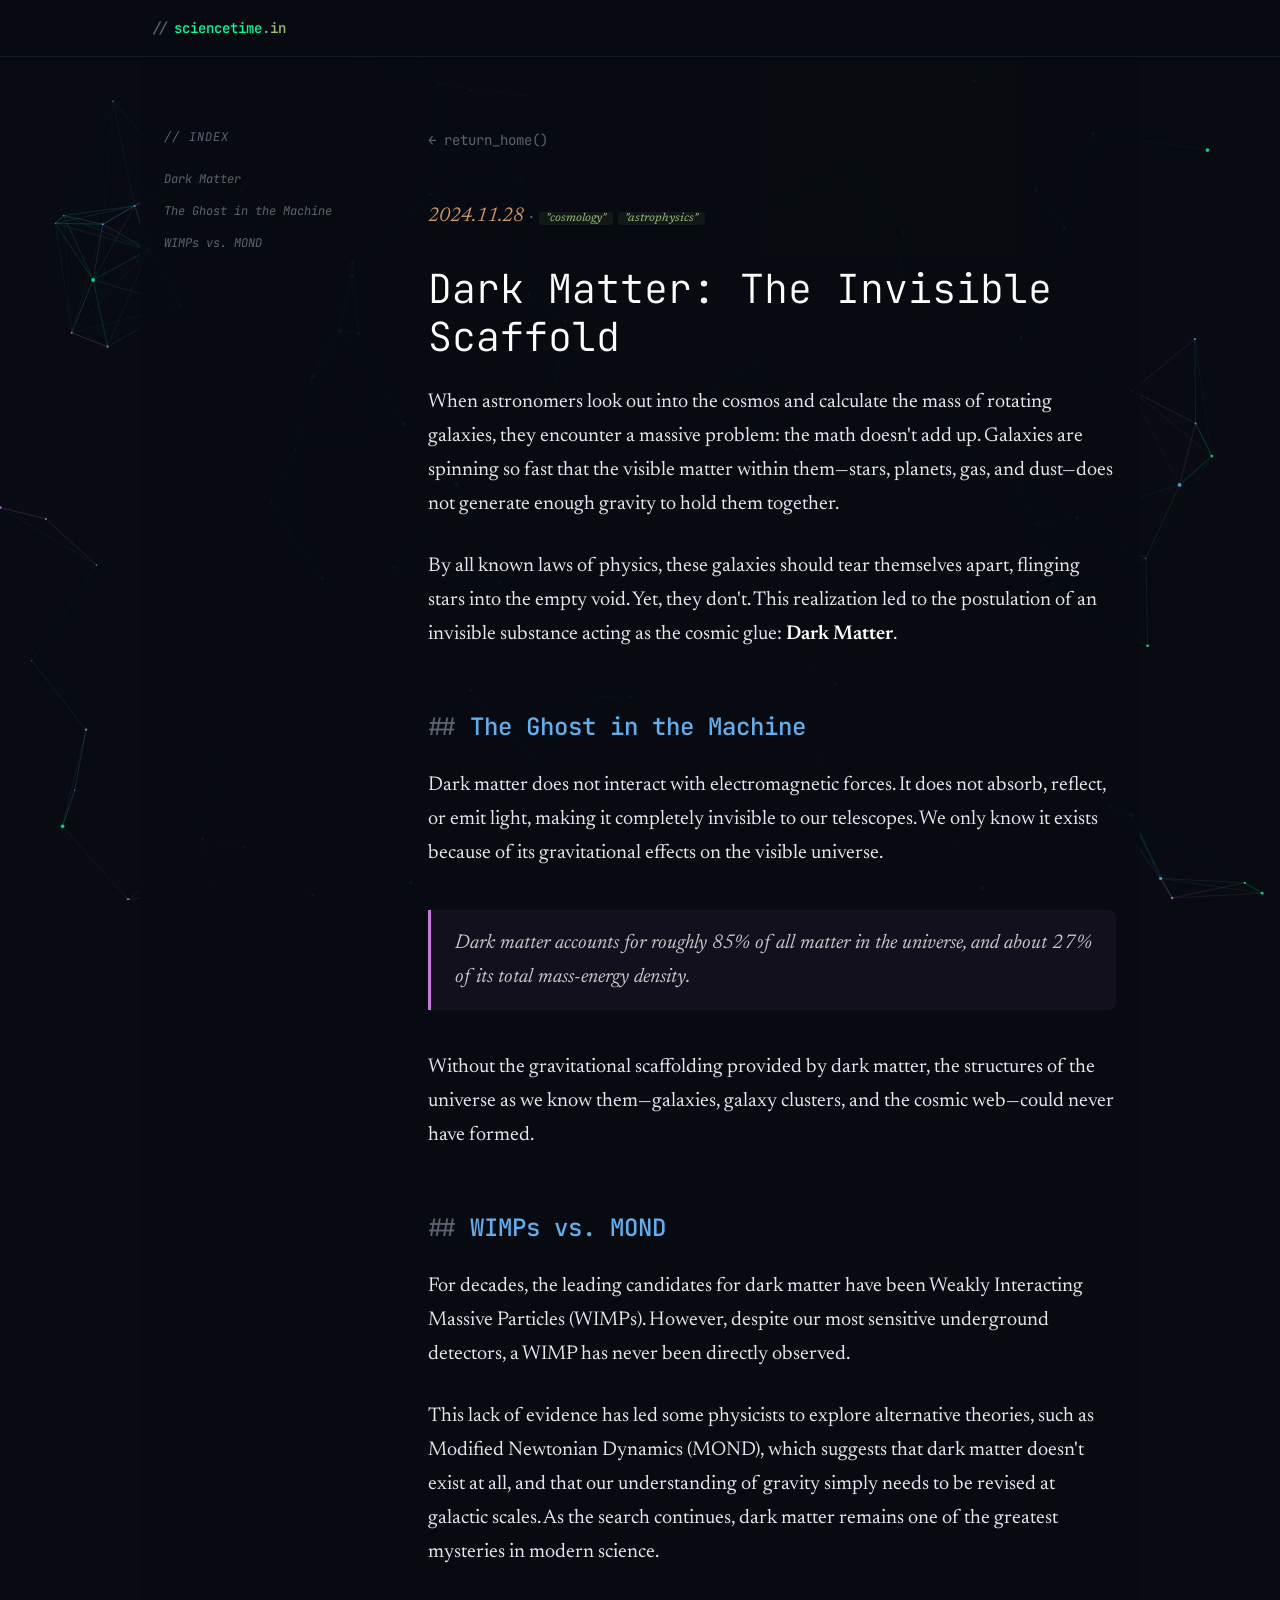
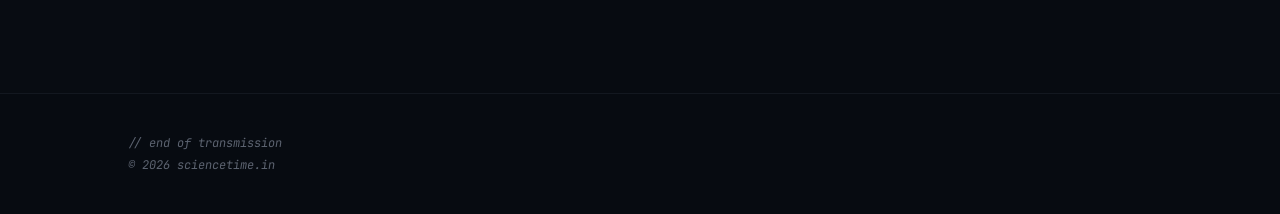
==== articles/dark-matter.html @ 948a3367 "Refactor website layout, add Constellation   animation, and create readable article pages" ====
<!DOCTYPE html>
<html lang="en">

<head>
    <meta charset="UTF-8">
    <meta name="viewport" content="width=device-width, initial-scale=1.0">
    <title>Dark Matter: The Invisible Scaffold - sciencetime.in</title>
    <link rel="preconnect" href="https://fonts.googleapis.com">
    <link rel="preconnect" href="https://fonts.gstatic.com" crossorigin>
    <link
        href="https://fonts.googleapis.com/css2?family=JetBrains+Mono:ital,wght@0,300;0,400;0,500;0,600;0,700;1,400&display=swap"
        rel="stylesheet">
    <link rel="stylesheet" href="../style.css">

</head>

<body>
    <canvas id="spacetime-canvas" aria-hidden="true"></canvas>

    <div class="content-wrapper">
        <header class="site-header">
            <div class="container header-inner">
                <a href="../index.html" class="logo">
                    <span class="sc">//</span><span class="sg">sciencetime<span class="so">.</span><span
                            class="ss">in</span>
                </a>
            </div>
        </header>

        <main class="article-layout section-bg">
            <aside class="article-toc lg-block">
                <div class="toc-inner sc">
                    <p class="toc-title">// index</p>
                    <nav class="toc-nav">
                        <a href="#intro" class="toc-link">Dark Matter</a>
                        <a href="#ghost" class="toc-link">The Ghost in the Machine</a>
                        <a href="#wimps" class="toc-link">WIMPs vs. MOND</a>
                    </nav>
                </div>
            </aside>

            <div class="article-content-wrapper">
                <a href="../index.html" class="back-link"><span class="sc">←</span> return_home()</a>

                <article class="prose">
                    <div style="margin-bottom: 2rem;" class="sc text-sm">
                        <span class="sn">2024.11.28</span> · <span class="tag">"cosmology"</span> <span
                            class="tag">"astrophysics"</span>
                    </div>

                    <h1 id="intro">Dark Matter: The Invisible Scaffold</h1>

                    <p>When astronomers look out into the cosmos and calculate the mass of rotating galaxies, they
                        encounter a massive problem: the math doesn't add up. Galaxies are spinning so fast that the
                        visible matter within them—stars, planets, gas, and dust—does not generate enough gravity to
                        hold them together.</p>

                    <p>By all known laws of physics, these galaxies should tear themselves apart, flinging stars into
                        the empty void. Yet, they don't. This realization led to the postulation of an invisible
                        substance acting as the cosmic glue: <strong>Dark Matter</strong>.</p>

                    <h2 id="ghost">The Ghost in the Machine</h2>
                    <p>Dark matter does not interact with electromagnetic forces. It does not absorb, reflect, or emit
                        light, making it completely invisible to our telescopes. We only know it exists because of its
                        gravitational effects on the visible universe.</p>

                    <blockquote>Dark matter accounts for roughly 85% of all matter in the universe, and about 27% of its
                        total mass-energy density.</blockquote>

                    <p>Without the gravitational scaffolding provided by dark matter, the structures of the universe as
                        we know them—galaxies, galaxy clusters, and the cosmic web—could never have formed.</p>

                    <h2 id="wimps">WIMPs vs. MOND</h2>
                    <p>For decades, the leading candidates for dark matter have been Weakly Interacting Massive
                        Particles (WIMPs). However, despite our most sensitive underground detectors, a WIMP has never
                        been directly observed.</p>
                    <p>This lack of evidence has led some physicists to explore alternative theories, such as Modified
                        Newtonian Dynamics (MOND), which suggests that dark matter doesn't exist at all, and that our
                        understanding of gravity simply needs to be revised at galactic scales. As the search continues,
                        dark matter remains one of the greatest mysteries in modern science.</p>
                </article>
        </main>

        <footer class="site-footer">
            <div class="container footer-inner">
                <div class="footer-left sc">
                    <span>// end of transmission</span><br>
                    <span class="copyright">© 2026 sciencetime.in</span>
                </div>
            </div>
        </footer>
    </div>

    <script src="../script.js"></script>
</body>

</html>
---- style.css ----
@import url('https://fonts.googleapis.com/css2?family=Newsreader:ital,opsz,wght@0,6..72,300;0,6..72,400;0,6..72,500;1,6..72,400;1,6..72,500&display=swap');

/* Variables and Resets */
*, *::before, *::after {
    margin: 0;
    padding: 0;
    box-sizing: border-box;
}

html {
    scroll-behavior: smooth;
}

body {
    font-family: 'JetBrains Mono', monospace;
    background: #080c12;
    color: #c5c8c6;
    overflow-x: hidden;
    line-height: 1.5;
}

/* Layout Utilities */
.container {
    max-width: 64rem;
    margin: 0 auto;
    width: 100%;
}

.content-wrapper {
    position: relative;
    z-index: 10;
}

.section-pad {
    padding: 3.5rem 1.5rem;
}

.section-bg {
    background: rgba(8, 12, 18, 0.93);
}

.section-bg-alt {
    background: rgba(8, 12, 18, 0.96);
}

.hidden {
    display: none !important;
}

/* Typography & Syntax Palette */
.sk { color: #c678dd; } /* keyword */
.sf { color: #61afef; } /* function */
.ss { color: #98c379; } /* string */
.sc { color: #5c6370; font-style: italic; } /* comment */
.sn { color: #d19a66; } /* number */
.so { color: #56b6c2; } /* operator */
.sv { color: #e06c75; } /* variable */
.sg { color: #00ff9c; } /* accent */

/* Header */
.site-header {
    position: fixed;
    top: 0; left: 0; right: 0;
    z-index: 50;
    background: rgba(8, 12, 18, 0.82);
    backdrop-filter: blur(14px);
    border-bottom: 1px solid #131820;
}

.header-inner {
    height: 3.5rem;
    padding: 0 1.5rem;
    display: flex;
    align-items: center;
    justify-content: space-between;
}

.logo {
    display: flex;
    align-items: center;
    gap: 0.375rem;
    font-size: 0.875rem;
    font-weight: 500;
    text-decoration: none;
    color: #c5c8c6;
}

.desktop-nav {
    display: none;
    align-items: center;
    gap: 1.75rem;
    font-size: 0.75rem;
    letter-spacing: 0.1em;
    text-transform: uppercase;
}

.mobile-toggle {
    font-size: 0.75rem;
    background: none;
    border: none;
    cursor: pointer;
    color: inherit;
}

.mobile-nav {
    border-top: 1px solid #131820;
    padding: 1rem 1.5rem;
    display: flex;
    flex-direction: column;
    gap: 0.75rem;
    font-size: 0.75rem;
    letter-spacing: 0.1em;
    text-transform: uppercase;
}

.nav-link {
    color: #5c6370;
    text-decoration: none;
    transition: color 0.2s;
}

.nav-link:hover {
    color: #00ff9c;
}

/* Hero Section */
.hero-section {
    min-height: 100vh;
    display: flex;
    flex-direction: column;
    justify-content: center;
    padding-top: 3.5rem;
}

.section-label {
    margin-bottom: 1.25rem;
    font-size: 0.75rem;
    letter-spacing: 0.1em;
    text-transform: uppercase;
}

.hero-title {
    font-size: 1.875rem;
    font-weight: 300;
    line-height: 1.2;
    margin-bottom: 2rem;
}

.hero-desc {
    font-size: 0.875rem;
    max-width: 36rem;
    margin-bottom: 0.75rem;
    line-height: 1.625;
}

.hero-hint {
    font-size: 0.7rem;
    margin-bottom: 3rem;
    opacity: 0.5;
}

.btn-read {
    display: inline-flex;
    align-items: center;
    gap: 0.5rem;
    font-size: 0.875rem;
    text-decoration: none;
    transition: color 0.2s;
}
.btn-read:hover {
    color: #00ff9c;
}

.scroll-indicator {
    position: absolute;
    bottom: 2rem;
    left: 50%;
    display: flex;
    flex-direction: column;
    align-items: center;
    gap: 0.375rem;
    font-size: 0.65rem;
    opacity: 0.4;
}

/* Articles Section */
.section-title {
    font-size: 1.5rem;
    font-weight: 600;
    margin-bottom: 0.375rem;
}
.section-desc {
    font-size: 0.875rem;
    margin-bottom: 3rem;
}

.articles-list {
    display: flex;
    flex-direction: column;
    gap: 1.25rem;
}

.article-card {
    border: 1px solid #151a23;
    border-radius: 0.5rem;
    background: rgba(13, 17, 23, 0.92);
    overflow: hidden;
    transition: border-color 0.35s, box-shadow 0.35s;
}

.article-card:hover {
    border-color: rgba(0, 255, 156, 0.18);
    box-shadow: 0 0 40px rgba(0, 255, 156, 0.04);
}

.article-card:hover .line-num {
    color: rgba(0, 255, 156, 0.2);
}

.article-inner {
    padding: 1.25rem;
    display: flex;
    gap: 1rem;
}

.article-lines {
    display: flex;
    flex-direction: column;
    font-size: 0.75rem;
    padding-top: 0.125rem;
    line-height: 1.75;
}

.article-content {
    flex: 1;
    font-size: 0.875rem;
    min-width: 0;
    line-height: 1.75;
}

.spacer {
    margin-top: 0.375rem;
}

.article-body {
    color: #c5c8c6;
}

.article-footer {
    display: flex;
    flex-wrap: wrap;
    align-items: center;
    gap: 0.75rem;
    font-size: 0.75rem;
}

.read-link {
    margin-left: auto;
    text-decoration: none;
    transition: color 0.2s;
}
.read-link:hover { color: #00ff9c; }

.view-archive {
    margin-top: 3rem;
    text-align: center;
}
.archive-link {
    display: inline-flex;
    align-items: center;
    gap: 0.5rem;
    font-size: 0.75rem;
    text-decoration: none;
    transition: color 0.2s;
    letter-spacing: 0.1em;
    text-transform: uppercase;
}
.archive-link:hover { color: #00ff9c; }

/* About Section */
.code-block {
    max-width: 42rem;
    font-size: 0.875rem;
    line-height: 1.95;
}
.code-line {
    display: flex;
}
.code-text {
    white-space: pre-wrap;
}

/* Subscribe Section */
.subscribe-form-container {
    max-width: 32rem;
}

.subscribe-form {
    display: flex;
    gap: 0.75rem;
}

.sub-input {
    background: #0d1117;
    border: 1px solid #1a1f29;
    color: #c5c8c6;
    font-family: 'JetBrains Mono', monospace;
    transition: border-color 0.3s;
    flex: 1;
    padding: 0.75rem 1rem;
    font-size: 0.875rem;
    border-radius: 0.5rem;
}

.sub-input::placeholder { color: #3a3f4b; }
.sub-input:focus { outline: none; border-color: rgba(0, 255, 156, 0.35); }

.sub-btn {
    background: #00ff9c;
    color: #080c12;
    font-family: 'JetBrains Mono', monospace;
    font-weight: 600;
    transition: box-shadow 0.3s, transform 0.15s;
    padding: 0.75rem 1.5rem;
    font-size: 0.875rem;
    border-radius: 0.5rem;
    border: none;
    cursor: pointer;
}

.sub-btn:hover { box-shadow: 0 0 24px rgba(0, 255, 156, 0.2); }
.sub-btn:active { transform: scale(0.97); }

.subscribe-note {
    font-size: 0.7rem;
    margin-top: 1rem;
}

/* Footer */
.site-footer {
    padding: 2.5rem 1.5rem;
    border-top: 1px solid #131820;
    background: rgba(8, 12, 18, 0.98);
}
.footer-inner {
    display: flex;
    flex-direction: column;
    align-items: flex-start;
    gap: 1rem;
}
.footer-left {
    font-size: 0.75rem;
}
.copyright {
    display: block;
    margin-top: 0.25rem;
}
.footer-links {
    display: flex;
    align-items: center;
    gap: 1.5rem;
    font-size: 0.75rem;
}

/* Components */
.tag {
    color: #98c379;
    background: rgba(152, 195, 121, 0.07);
    padding: 1px 7px;
    border-radius: 3px;
    font-size: 0.72rem;
}

.line-num {
    color: #2a2f3a;
    user-select: none;
    min-width: 2.2ch;
    text-align: right;
    padding-right: 1.4em;
    border-right: 1px solid #151a23;
    margin-right: 1.4em;
    transition: color 0.4s;
}

#spacetime-canvas {
    position: fixed;
    inset: 0;
    width: 100vw;
    height: 100vh;
    z-index: 0;
    pointer-events: none;
}

@keyframes blink {
    0%, 100% { opacity: 1; }
    50% { opacity: 0; }
}

.hero-cursor {
    display: inline-block;
    width: 11px;
    height: 1.15em;
    background: #00ff9c;
    margin-left: 3px;
    vertical-align: text-bottom;
    animation: blink 1s step-end infinite;
}

@keyframes scrollBounce {
    0%, 100% { transform: translateY(0) translateX(-50%); opacity: 0.5; }
    50% { transform: translateY(7px) translateX(-50%); opacity: 0.15; }
}

.scroll-anim {
    animation: scrollBounce 2.4s ease-in-out infinite;
    transform: translateX(-50%);
}

::-webkit-scrollbar { width: 5px; }
::-webkit-scrollbar-track { background: #080c12; }
::-webkit-scrollbar-thumb { background: #1a1f29; border-radius: 3px; }
::-webkit-scrollbar-thumb:hover { background: #2a2f39; }
::selection { background: rgba(0, 255, 156, 0.14); color: #00ff9c; }
a:focus-visible { outline: 1px solid #00ff9c; outline-offset: 3px; }

@media (prefers-reduced-motion: reduce) {
    .hero-cursor, .scroll-anim { animation: none; }
    html { scroll-behavior: auto; }
}

@media (min-width: 640px) {
    .section-pad { padding: 6rem 1.5rem; }

/* ========================================= */
/* Article Layout & TOC                      */
/* ========================================= */

.article-layout {
    max-width: 1000px;
    margin: 0 auto;
    padding: 8rem 1.5rem 6rem;
    display: flex;
    gap: 4rem;
    align-items: flex-start;
}

.article-content-wrapper {
    flex: 1;
    max-width: 700px;
}

.article-layout .article-content-wrapper {
    padding: 0;
    margin: 0;
}

/* TOC Styling */
.article-toc {
    position: sticky;
    top: 7rem;
    width: 200px;
    flex-shrink: 0;
}

.toc-title {
    font-family: 'JetBrains Mono', monospace;
    font-size: 0.75rem;
    letter-spacing: 0.1em;
    text-transform: uppercase;
    margin-bottom: 1.5rem;
}

.toc-nav {
    display: flex;
    flex-direction: column;
    gap: 0.875rem;
    font-family: 'JetBrains Mono', monospace;
    font-size: 0.75rem;
}

.toc-link {
    color: #5c6370;
    text-decoration: none;
    transition: color 0.2s;
    line-height: 1.5;
}

.toc-link:hover {
    color: #00ff9c;
}

.lg-block {
    display: none;
}
@media (min-width: 1024px) {
    .lg-block {
        display: block;
    }
}

/* ========================================= */
/* Article Prose (High Readability Styling)  */
/* ========================================= */

.back-link {
    display: inline-flex;
    align-items: center;
    gap: 0.5rem;
    font-size: 0.875rem;
    color: #5c6370;
    text-decoration: none;
    margin-bottom: 3rem;
    transition: color 0.2s;
    font-family: 'JetBrains Mono', monospace;
}
.back-link:hover {
    color: #00ff9c;
}

.prose {
    font-family: 'Newsreader', serif;
    font-size: 1.25rem; /* 20px - highly readable */
    line-height: 1.7;
    color: #e5e7eb; /* Soft off-white */
}

.prose h1, .prose h2, .prose h3 {
    scroll-margin-top: 6rem;
}

.prose h1 {
    font-family: 'JetBrains Mono', monospace;
    font-size: 2.5rem;
    margin-bottom: 1.5rem;
    font-weight: 300;
    color: #fff;
    line-height: 1.2;
}

.prose h2 {
    font-family: 'JetBrains Mono', monospace;
    font-size: 1.5rem;
    margin-top: 3.5rem;
    margin-bottom: 1.25rem;
    color: #61afef;
    font-weight: 500;
}

.prose h2::before {
    content: "## ";
    color: #5c6370;
}

.prose p {
    margin-bottom: 1.75rem;
}

.prose strong {
    color: #fff;
    font-weight: 600;
}

.prose blockquote {
    border-left: 3px solid #c678dd;
    padding-left: 1.5rem;
    margin: 2.5rem 0;
    font-style: italic;
    color: #c5c8c6;
    background: rgba(198, 120, 221, 0.05);
    padding: 1rem 1.5rem;
    border-radius: 0 0.5rem 0.5rem 0;
}
    .hero-title { font-size: 2.25rem; }
    .hero-desc { font-size: 1rem; }
    .desktop-nav { display: flex; }
    .mobile-toggle { display: none; }
    .mobile-nav { display: none !important; }
    .section-title { font-size: 1.875rem; }
    .article-inner { padding: 1.75rem; }
    .footer-inner { flex-direction: row; justify-content: space-between; align-items: center; }
}
@media (min-width: 768px) {
    .hero-title { font-size: 2.5rem; }
}
@media (min-width: 1024px) {
    .hero-title { font-size: 3.6rem; }
}
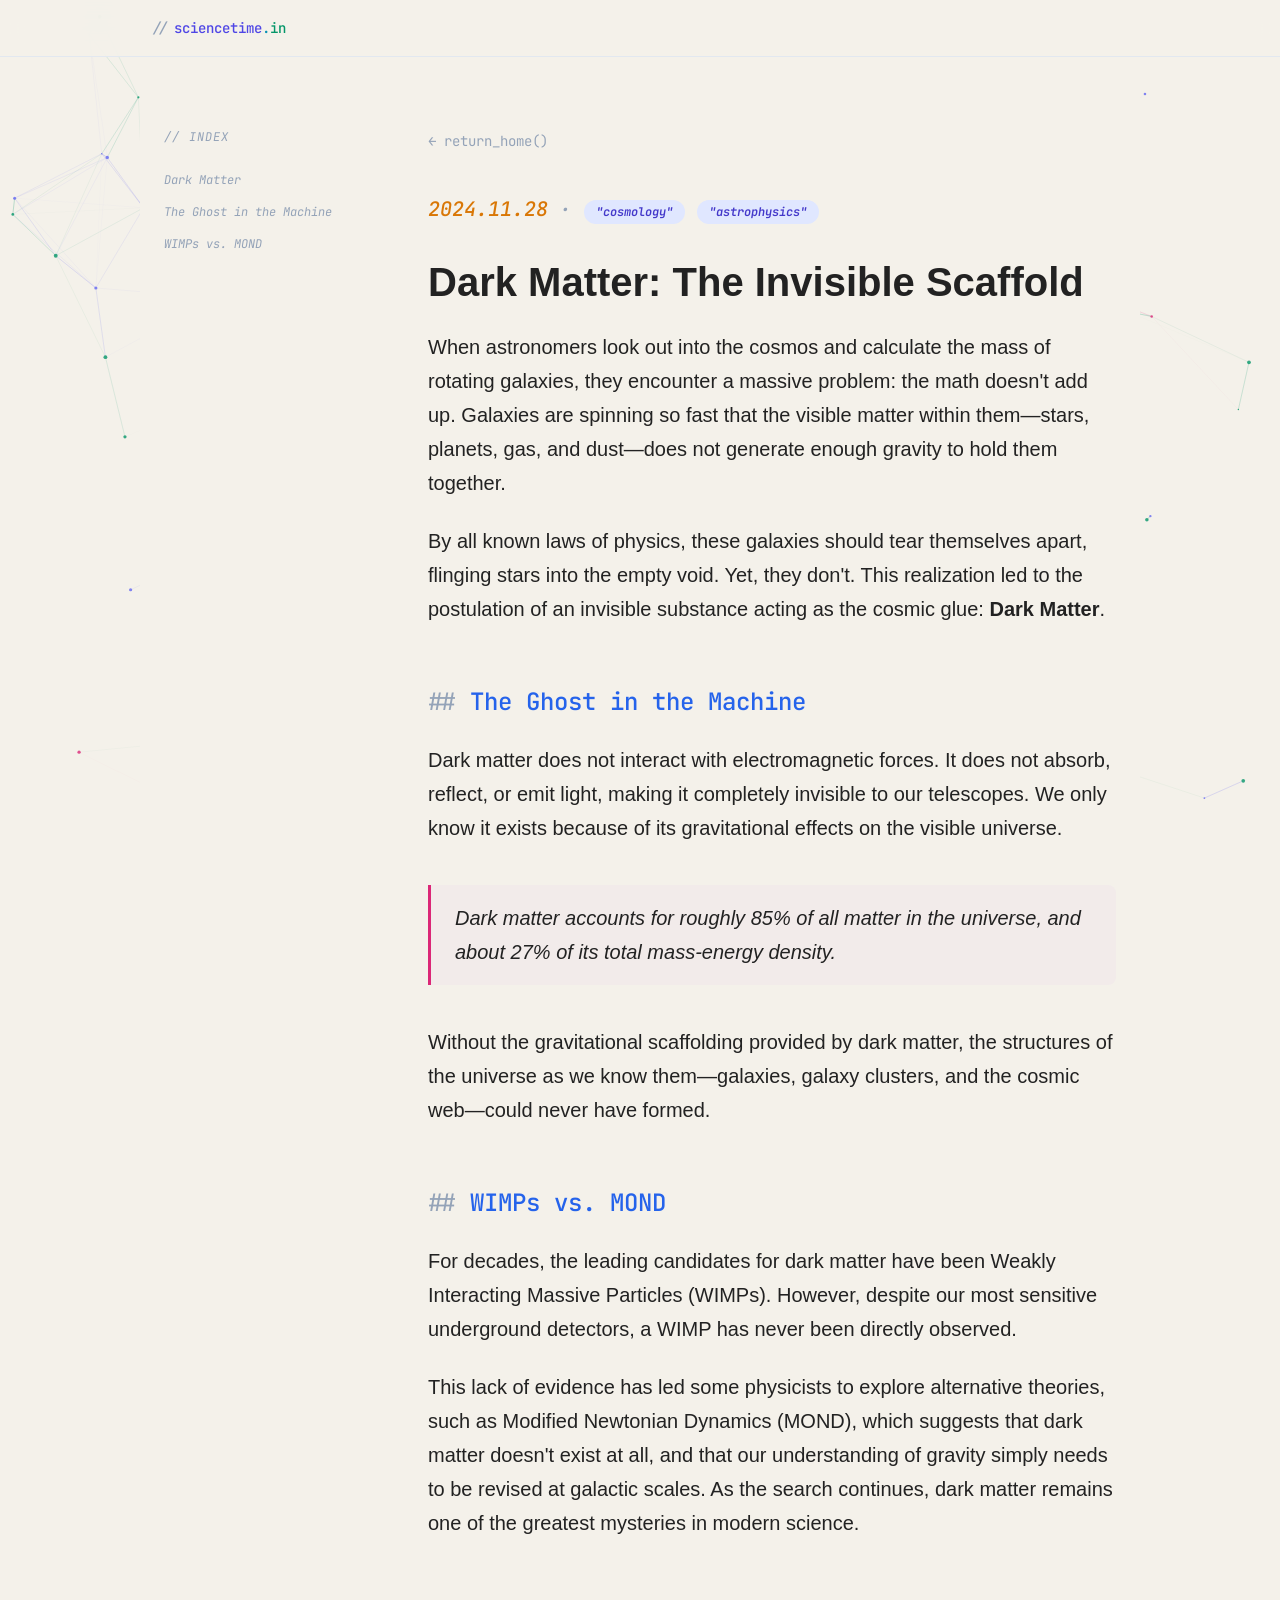
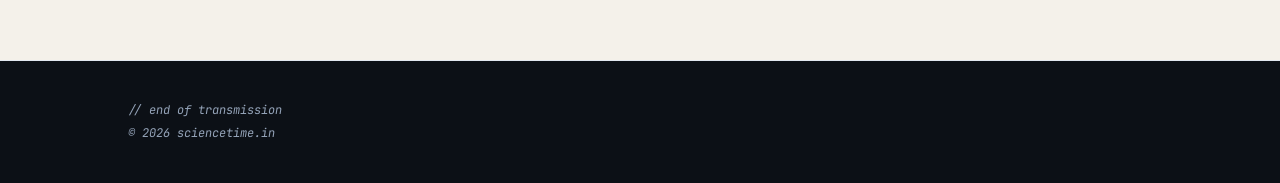
==== commit 631989c8: "Update layout, styling, and typography" ====
--- a/articles/dark-matter.html
+++ b/articles/dark-matter.html
@@ -8,7 +8,7 @@
     <link rel="preconnect" href="https://fonts.googleapis.com">
     <link rel="preconnect" href="https://fonts.gstatic.com" crossorigin>
     <link
-        href="https://fonts.googleapis.com/css2?family=JetBrains+Mono:ital,wght@0,300;0,400;0,500;0,600;0,700;1,400&display=swap"
+        href="https://fonts.googleapis.com/css2?family=JetBrains+Mono:ital,wght@0,300;0,400;0,500;0,600;0,700;1,400&family=Nunito:wght@400;600;700;800&display=swap"
         rel="stylesheet">
     <link rel="stylesheet" href="../style.css">
 
--- a/style.css
+++ b/style.css
@@ -1,3 +1,80 @@
+
+:root {
+    --bg-color: #f4f1ea;
+    --text-color: #222222;
+    --text-muted: #555555;
+    --border-color: #e2e8f0;
+    --header-bg: rgba(244, 241, 234, 0.85);
+    --card-bg: #ffffff;
+    --card-border: #cbd5e1;
+    --card-shadow: 0 4px 12px rgba(0, 0, 0, 0.05);
+    --card-hover-shadow: 0 12px 24px rgba(99, 102, 241, 0.15);
+    --card-hover-border: #818cf8;
+    --accent-color: #6366f1;
+    --btn-text: #ffffff;
+    --tag-bg: #e0e7ff;
+    --tag-text: #4338ca;
+    
+    --syntax-keyword: #db2777;
+    --syntax-func: #2563eb;
+    --syntax-string: #059669;
+    --syntax-comment: #94a3b8;
+    --syntax-number: #d97706;
+    --syntax-operator: #0891b2;
+    --syntax-variable: #dc2626;
+    --syntax-accent: #4f46e5;
+    
+    --canvas-p1: 99, 102, 241;
+    --canvas-p2: 219, 39, 119;
+    --canvas-p3: 5, 150, 105;
+    --canvas-line: 99, 102, 241;
+}
+
+[data-theme="dark"] {
+    --bg-color: #080c12;
+    --text-color: #c5c8c6;
+    --text-muted: #5c6370;
+    --border-color: #131820;
+    --header-bg: rgba(8, 12, 18, 0.82);
+    --card-bg: rgba(13, 17, 23, 0.92);
+    --card-border: #151a23;
+    --card-shadow: none;
+    --card-hover-shadow: 0 0 40px rgba(0, 255, 156, 0.04);
+    --card-hover-border: rgba(0, 255, 156, 0.18);
+    --accent-color: #00ff9c;
+    --btn-text: #080c12;
+    --tag-bg: rgba(0, 255, 156, 0.1);
+    --tag-text: #00ff9c;
+    
+    --syntax-keyword: #c678dd;
+    --syntax-func: #61afef;
+    --syntax-string: #98c379;
+    --syntax-comment: #5c6370;
+    --syntax-number: #d19a66;
+    --syntax-operator: #56b6c2;
+    --syntax-variable: #e06c75;
+    --syntax-accent: #00ff9c;
+    
+    --canvas-p1: 0, 255, 156;
+    --canvas-p2: 97, 175, 239;
+    --canvas-p3: 198, 120, 221;
+    --canvas-line: 0, 255, 156;
+}
+
+body {
+    font-family: 'Agenda', sans-serif; ; font-weight: 400;
+    background: var(--bg-color);
+    color: var(--text-color);
+    overflow-x: hidden;
+    line-height: 1.6;
+    transition: background 0.3s ease, color 0.3s ease;
+}
+
+/* Base font for code-like elements */
+.sk, .sf, .ss, .sc, .sn, .so, .sv, .sg, .code-block, .btn-read, .archive-link, .nav-link, .logo, .hero-label, .section-label {
+    font-family: 'JetBrains Mono', monospace;
+}
+
 @import url('https://fonts.googleapis.com/css2?family=Newsreader:ital,opsz,wght@0,6..72,300;0,6..72,400;0,6..72,500;1,6..72,400;1,6..72,500&display=swap');
 
 /* Variables and Resets */
@@ -11,13 +88,7 @@
     scroll-behavior: smooth;
 }
 
-body {
-    font-family: 'JetBrains Mono', monospace;
-    background: #080c12;
-    color: #c5c8c6;
-    overflow-x: hidden;
-    line-height: 1.5;
-}
+
 
 /* Layout Utilities */
 .container {
@@ -36,11 +107,11 @@
 }
 
 .section-bg {
-    background: rgba(8, 12, 18, 0.93);
+    background: var(--bg-color);
 }
 
 .section-bg-alt {
-    background: rgba(8, 12, 18, 0.96);
+    background: var(--bg-color);
 }
 
 .hidden {
@@ -48,23 +119,23 @@
 }
 
 /* Typography & Syntax Palette */
-.sk { color: #c678dd; } /* keyword */
-.sf { color: #61afef; } /* function */
-.ss { color: #98c379; } /* string */
-.sc { color: #5c6370; font-style: italic; } /* comment */
-.sn { color: #d19a66; } /* number */
-.so { color: #56b6c2; } /* operator */
-.sv { color: #e06c75; } /* variable */
-.sg { color: #00ff9c; } /* accent */
+.sk { color: var(--syntax-keyword); } /* keyword */
+.sf { color: var(--syntax-func); } /* function */
+.ss { color: var(--syntax-string); } /* string */
+.sc { color: var(--syntax-comment); font-style: italic; } /* comment */
+.sn { color: var(--syntax-number); } /* number */
+.so { color: var(--syntax-operator); } /* operator */
+.sv { color: var(--syntax-variable); } /* variable */
+.sg { color: var(--syntax-accent); } /* accent */
 
 /* Header */
 .site-header {
     position: fixed;
     top: 0; left: 0; right: 0;
     z-index: 50;
-    background: rgba(8, 12, 18, 0.82);
+    background: var(--header-bg);
     backdrop-filter: blur(14px);
-    border-bottom: 1px solid #131820;
+    border-bottom: 1px solid var(--border-color);
 }
 
 .header-inner {
@@ -82,7 +153,7 @@
     font-size: 0.875rem;
     font-weight: 500;
     text-decoration: none;
-    color: #c5c8c6;
+    color: var(--text-color);
 }
 
 .desktop-nav {
@@ -103,7 +174,7 @@
 }
 
 .mobile-nav {
-    border-top: 1px solid #131820;
+    border-top: 1px solid var(--border-color);
     padding: 1rem 1.5rem;
     display: flex;
     flex-direction: column;
@@ -114,13 +185,13 @@
 }
 
 .nav-link {
-    color: #5c6370;
+    color: var(--syntax-comment);
     text-decoration: none;
     transition: color 0.2s;
 }
 
 .nav-link:hover {
-    color: #00ff9c;
+    color: var(--syntax-accent);
 }
 
 /* Hero Section */
@@ -168,7 +239,7 @@
     transition: color 0.2s;
 }
 .btn-read:hover {
-    color: #00ff9c;
+    color: var(--syntax-accent);
 }
 
 .scroll-indicator {
@@ -200,18 +271,23 @@
     gap: 1.25rem;
 }
 
-.article-card {
-    border: 1px solid #151a23;
-    border-radius: 0.5rem;
-    background: rgba(13, 17, 23, 0.92);
-    overflow: hidden;
-    transition: border-color 0.35s, box-shadow 0.35s;
-}
-
-.article-card:hover {
-    border-color: rgba(0, 255, 156, 0.18);
-    box-shadow: 0 0 40px rgba(0, 255, 156, 0.04);
-}
+.article-title {
+    font-size: 1.125rem;
+    font-weight: 500;
+    margin: 0 0 0.5rem 0;
+    line-height: 1.4;
+}
+
+.article-tags {
+    display: flex;
+    gap: 0.5rem;
+    flex-wrap: wrap;
+    margin-bottom: 0.5rem;
+}
+
+
+
+
 
 .article-card:hover .line-num {
     color: rgba(0, 255, 156, 0.2);
@@ -242,9 +318,7 @@
     margin-top: 0.375rem;
 }
 
-.article-body {
-    color: #c5c8c6;
-}
+.article-
 
 .article-footer {
     display: flex;
@@ -259,7 +333,7 @@
     text-decoration: none;
     transition: color 0.2s;
 }
-.read-link:hover { color: #00ff9c; }
+.read-link:hover { color: var(--syntax-accent); }
 
 .view-archive {
     margin-top: 3rem;
@@ -275,7 +349,7 @@
     letter-spacing: 0.1em;
     text-transform: uppercase;
 }
-.archive-link:hover { color: #00ff9c; }
+.archive-link:hover { color: var(--syntax-accent); }
 
 /* About Section */
 .code-block {
@@ -303,7 +377,7 @@
 .sub-input {
     background: #0d1117;
     border: 1px solid #1a1f29;
-    color: #c5c8c6;
+    color: var(--text-color);
     font-family: 'JetBrains Mono', monospace;
     transition: border-color 0.3s;
     flex: 1;
@@ -316,8 +390,8 @@
 .sub-input:focus { outline: none; border-color: rgba(0, 255, 156, 0.35); }
 
 .sub-btn {
-    background: #00ff9c;
-    color: #080c12;
+    background: var(--syntax-accent);
+    color: var(--bg-color);
     font-family: 'JetBrains Mono', monospace;
     font-weight: 600;
     transition: box-shadow 0.3s, transform 0.15s;
@@ -339,7 +413,7 @@
 /* Footer */
 .site-footer {
     padding: 2.5rem 1.5rem;
-    border-top: 1px solid #131820;
+    border-top: 1px solid var(--border-color);
     background: rgba(8, 12, 18, 0.98);
 }
 .footer-inner {
@@ -363,13 +437,7 @@
 }
 
 /* Components */
-.tag {
-    color: #98c379;
-    background: rgba(152, 195, 121, 0.07);
-    padding: 1px 7px;
-    border-radius: 3px;
-    font-size: 0.72rem;
-}
+
 
 .line-num {
     color: #2a2f3a;
@@ -377,7 +445,7 @@
     min-width: 2.2ch;
     text-align: right;
     padding-right: 1.4em;
-    border-right: 1px solid #151a23;
+    border-right: 1px solid var(--card-border);
     margin-right: 1.4em;
     transition: color 0.4s;
 }
@@ -400,7 +468,7 @@
     display: inline-block;
     width: 11px;
     height: 1.15em;
-    background: #00ff9c;
+    background: var(--syntax-accent);
     margin-left: 3px;
     vertical-align: text-bottom;
     animation: blink 1s step-end infinite;
@@ -417,35 +485,33 @@
 }
 
 ::-webkit-scrollbar { width: 5px; }
-::-webkit-scrollbar-track { background: #080c12; }
+::-webkit-scrollbar-track { background: var(--bg-color); }
 ::-webkit-scrollbar-thumb { background: #1a1f29; border-radius: 3px; }
 ::-webkit-scrollbar-thumb:hover { background: #2a2f39; }
-::selection { background: rgba(0, 255, 156, 0.14); color: #00ff9c; }
-a:focus-visible { outline: 1px solid #00ff9c; outline-offset: 3px; }
+::selection { background: rgba(0, 255, 156, 0.14); color: var(--syntax-accent); }
+a:focus-visible { outline: 1px solid var(--syntax-accent); outline-offset: 3px; }
 
 @media (prefers-reduced-motion: reduce) {
     .hero-cursor, .scroll-anim { animation: none; }
     html { scroll-behavior: auto; }
 }
 
-@media (min-width: 640px) {
-    .section-pad { padding: 6rem 1.5rem; }
-
 /* ========================================= */
 /* Article Layout & TOC                      */
 /* ========================================= */
-
 .article-layout {
     max-width: 1000px;
     margin: 0 auto;
-    padding: 8rem 1.5rem 6rem;
-    display: flex;
-    gap: 4rem;
+    padding: 6rem 1.25rem 4rem; /* Reduced for mobile */
+    display: flex;
+    flex-direction: column;
+    gap: 2rem;
     align-items: flex-start;
 }
 
 .article-content-wrapper {
     flex: 1;
+    width: 100%;
     max-width: 700px;
 }
 
@@ -479,49 +545,53 @@
 }
 
 .toc-link {
-    color: #5c6370;
+    color: var(--syntax-comment);
     text-decoration: none;
     transition: color 0.2s;
     line-height: 1.5;
 }
 
 .toc-link:hover {
-    color: #00ff9c;
+    color: var(--syntax-accent);
 }
 
 .lg-block {
     display: none;
 }
+
 @media (min-width: 1024px) {
-    .lg-block {
-        display: block;
+    .lg-block { display: block; }
+    .article-layout {
+        padding: 8rem 1.5rem 6rem;
+        flex-direction: row;
+        gap: 4rem;
     }
 }
 
 /* ========================================= */
 /* Article Prose (High Readability Styling)  */
 /* ========================================= */
-
 .back-link {
     display: inline-flex;
     align-items: center;
     gap: 0.5rem;
     font-size: 0.875rem;
-    color: #5c6370;
+    color: var(--syntax-comment);
     text-decoration: none;
-    margin-bottom: 3rem;
+    margin-bottom: 2.5rem;
     transition: color 0.2s;
     font-family: 'JetBrains Mono', monospace;
 }
 .back-link:hover {
-    color: #00ff9c;
+    color: var(--syntax-accent);
 }
 
 .prose {
-    font-family: 'Newsreader', serif;
-    font-size: 1.25rem; /* 20px - highly readable */
-    line-height: 1.7;
-    color: #e5e7eb; /* Soft off-white */
+    font-family: 'Agenda', sans-serif; ; font-weight: 400;
+    font-weight: 500;
+    font-size: 1.125rem;
+    line-height: 1.6;
+    color: var(--text-color);
 }
 
 .prose h1, .prose h2, .prose h3 {
@@ -529,47 +599,76 @@
 }
 
 .prose h1 {
-    font-family: 'JetBrains Mono', monospace;
-    font-size: 2.5rem;
-    margin-bottom: 1.5rem;
-    font-weight: 300;
-    color: #fff;
+    font-family: 'Agenda', sans-serif; ; font-weight: 400;
+    font-size: 2rem;
+    margin-bottom: 1.25rem;
+    font-weight: 600;
+    color: var(--text-color);
     line-height: 1.2;
 }
 
 .prose h2 {
     font-family: 'JetBrains Mono', monospace;
-    font-size: 1.5rem;
-    margin-top: 3.5rem;
-    margin-bottom: 1.25rem;
-    color: #61afef;
+    font-size: 1.35rem;
+    margin-top: 3rem;
+    margin-bottom: 1rem;
+    color: var(--syntax-func);
     font-weight: 500;
 }
 
 .prose h2::before {
     content: "## ";
-    color: #5c6370;
+    color: var(--syntax-comment);
 }
 
 .prose p {
-    margin-bottom: 1.75rem;
+    margin-bottom: 1.5rem;
 }
 
 .prose strong {
-    color: #fff;
+    color: var(--text-color);
     font-weight: 600;
 }
 
 .prose blockquote {
-    border-left: 3px solid #c678dd;
-    padding-left: 1.5rem;
-    margin: 2.5rem 0;
+    border-left: 3px solid var(--syntax-keyword);
+    padding-left: 1.25rem;
+    margin: 2rem 0;
     font-style: italic;
-    color: #c5c8c6;
+    color: var(--text-color);
     background: rgba(198, 120, 221, 0.05);
-    padding: 1rem 1.5rem;
+    padding: 1rem 1.25rem;
     border-radius: 0 0.5rem 0.5rem 0;
-}
+    font-size: 1.05rem;
+}
+
+@media (min-width: 768px) {
+    .prose {
+        font-size: 1.25rem; /* 20px */
+        line-height: 1.7;
+    }
+    .prose h1 {
+        font-size: 2.5rem;
+        margin-bottom: 1.5rem;
+    }
+    .prose h2 {
+        font-size: 1.5rem;
+        margin-top: 3.5rem;
+        margin-bottom: 1.25rem;
+    }
+    .prose blockquote {
+        padding-left: 1.5rem;
+        padding: 1rem 1.5rem;
+        margin: 2.5rem 0;
+        font-size: inherit;
+    }
+}
+
+/* ========================================= */
+/* Index Responsive Breakpoints              */
+/* ========================================= */
+@media (min-width: 640px) {
+    .section-pad { padding: 6rem 1.5rem; }
     .hero-title { font-size: 2.25rem; }
     .hero-desc { font-size: 1rem; }
     .desktop-nav { display: flex; }
@@ -579,9 +678,217 @@
     .article-inner { padding: 1.75rem; }
     .footer-inner { flex-direction: row; justify-content: space-between; align-items: center; }
 }
+
 @media (min-width: 768px) {
     .hero-title { font-size: 2.5rem; }
 }
+
 @media (min-width: 1024px) {
     .hero-title { font-size: 3.6rem; }
 }
+
+.theme-toggle-btn {
+    background: none;
+    border: none;
+    color: var(--text-color);
+    cursor: pointer;
+    display: flex;
+    align-items: center;
+    justify-content: center;
+    padding: 0.5rem;
+    border-radius: 50%;
+    transition: background 0.3s ease;
+}
+.theme-toggle-btn:hover {
+    background: rgba(128, 128, 128, 0.1);
+}
+[data-theme="dark"] .sun-icon { display: block; }
+[data-theme="dark"] .moon-icon { display: none; }
+:root:not([data-theme="dark"]) .sun-icon { display: none; }
+:root:not([data-theme="dark"]) .moon-icon { display: block; }
+
+.article-card {
+    border: 1px solid var(--card-border);
+    border-radius: 12px;
+    background: var(--card-bg);
+    overflow: hidden;
+    box-shadow: var(--card-shadow);
+    transition: transform 300ms cubic-bezier(0.175, 0.885, 0.32, 1.275), border-color 0.3s, box-shadow 0.3s;
+}
+
+.article-card:hover {
+    border-color: var(--card-hover-border);
+    box-shadow: var(--card-hover-shadow);
+    transform: translateY(-4px);
+}
+
+.tag {
+    font-size: 0.75rem;
+    padding: 0.25rem 0.75rem;
+    border-radius: 9999px;
+    background: var(--tag-bg);
+    color: var(--tag-text);
+    font-family: 'JetBrains Mono', monospace;
+    font-weight: 600;
+}
+
+
+/* ────────────────────────────────────────────── */
+/* 2-COLUMN SIDEBAR LAYOUT */
+/* ────────────────────────────────────────────── */
+
+.layout-grid {
+    display: grid;
+    grid-template-columns: 1fr;
+    gap: 3rem;
+}
+
+
+@media (min-width: 900px) {
+    .layout-grid {
+        grid-template-columns: 2fr 1fr;
+        gap: 5rem;
+    }
+    
+    .sidebar-column {
+        position: sticky;
+        top: 6rem;
+        height: max-content;
+    }
+}
+
+
+.category-heading {
+    font-size: 0.875rem;
+    font-weight: 800;
+    text-transform: uppercase;
+    letter-spacing: 0.15em;
+    color: #ec4899; /* Bright pink */
+    margin-bottom: 2rem;
+    font-family: 'Agenda', sans-serif; ; font-weight: 400;
+}
+
+/* MAIN COLUMN (ARTICLES) */
+.articles-list {
+    display: flex;
+    flex-direction: column;
+    gap: 4rem;
+}
+
+.flat-article {
+    display: flex;
+    flex-direction: column;
+    gap: 0.5rem;
+}
+
+.flat-title {
+    font-size: 1.5rem;
+    font-weight: bold;
+    color: var(--text-color);
+    margin: 0;
+    font-family: 'Agenda', sans-serif; ;
+    line-height: 1.2;
+}
+
+.flat-subtitle {
+    font-size: 1rem;
+    font-weight: 600;
+    color: var(--text-muted);
+    margin: 0;
+}
+
+.flat-body {
+    font-size: 1.125rem;
+    color: var(--text-color);
+    line-height: 1.7;
+    margin-top: 0.5rem;
+    margin-bottom: 0.5rem;
+}
+
+.flat-read-link {
+    font-weight: 700;
+    color: var(--text-color);
+    text-decoration: none;
+    font-size: 0.95rem;
+}
+
+.flat-read-link:hover {
+    text-decoration: underline;
+    text-decoration-color: var(--accent-color);
+    text-decoration-thickness: 2px;
+}
+
+/* SIDEBAR */
+.sidebar-column {
+    display: flex;
+    flex-direction: column;
+    gap: 4rem;
+}
+
+.category-pills {
+    display: flex;
+    flex-wrap: wrap;
+    gap: 0.75rem;
+}
+
+.category-pill {
+    background: #dbeafe; /* Light blue */
+    color: #1e3a8a; /* Dark blue text */
+    padding: 0.25rem 0.75rem;
+    border-radius: 9999px;
+    font-size: 0.85rem;
+    font-weight: 600;
+    cursor: pointer;
+    transition: background 0.2s;
+}
+
+.category-pill:hover {
+    background: #bfdbfe;
+}
+
+[data-theme="dark"] .category-pill {
+    background: rgba(97, 175, 239, 0.15);
+    color: #61afef;
+}
+[data-theme="dark"] .category-pill:hover {
+    background: rgba(97, 175, 239, 0.3);
+}
+[data-theme="dark"] .category-heading {
+    color: #f472b6;
+}
+
+.popular-list {
+    list-style: none;
+    padding: 0;
+    margin: 0;
+    display: flex;
+    flex-direction: column;
+    gap: 1.25rem;
+}
+
+.popular-list li a {
+    display: flex;
+    align-items: flex-start;
+    gap: 0.75rem;
+    color: var(--text-color);
+    text-decoration: none;
+    font-weight: 700;
+    font-size: 1.05rem;
+    line-height: 1.4;
+    transition: color 0.2s;
+}
+
+.popular-list li a:hover {
+    color: var(--accent-color);
+}
+
+.arrow-icon {
+    flex-shrink: 0;
+    margin-top: 0.15rem;
+    color: var(--text-color);
+}
+
+.category-pill.active {
+    background: var(--accent-color);
+    color: #ffffff;
+}
